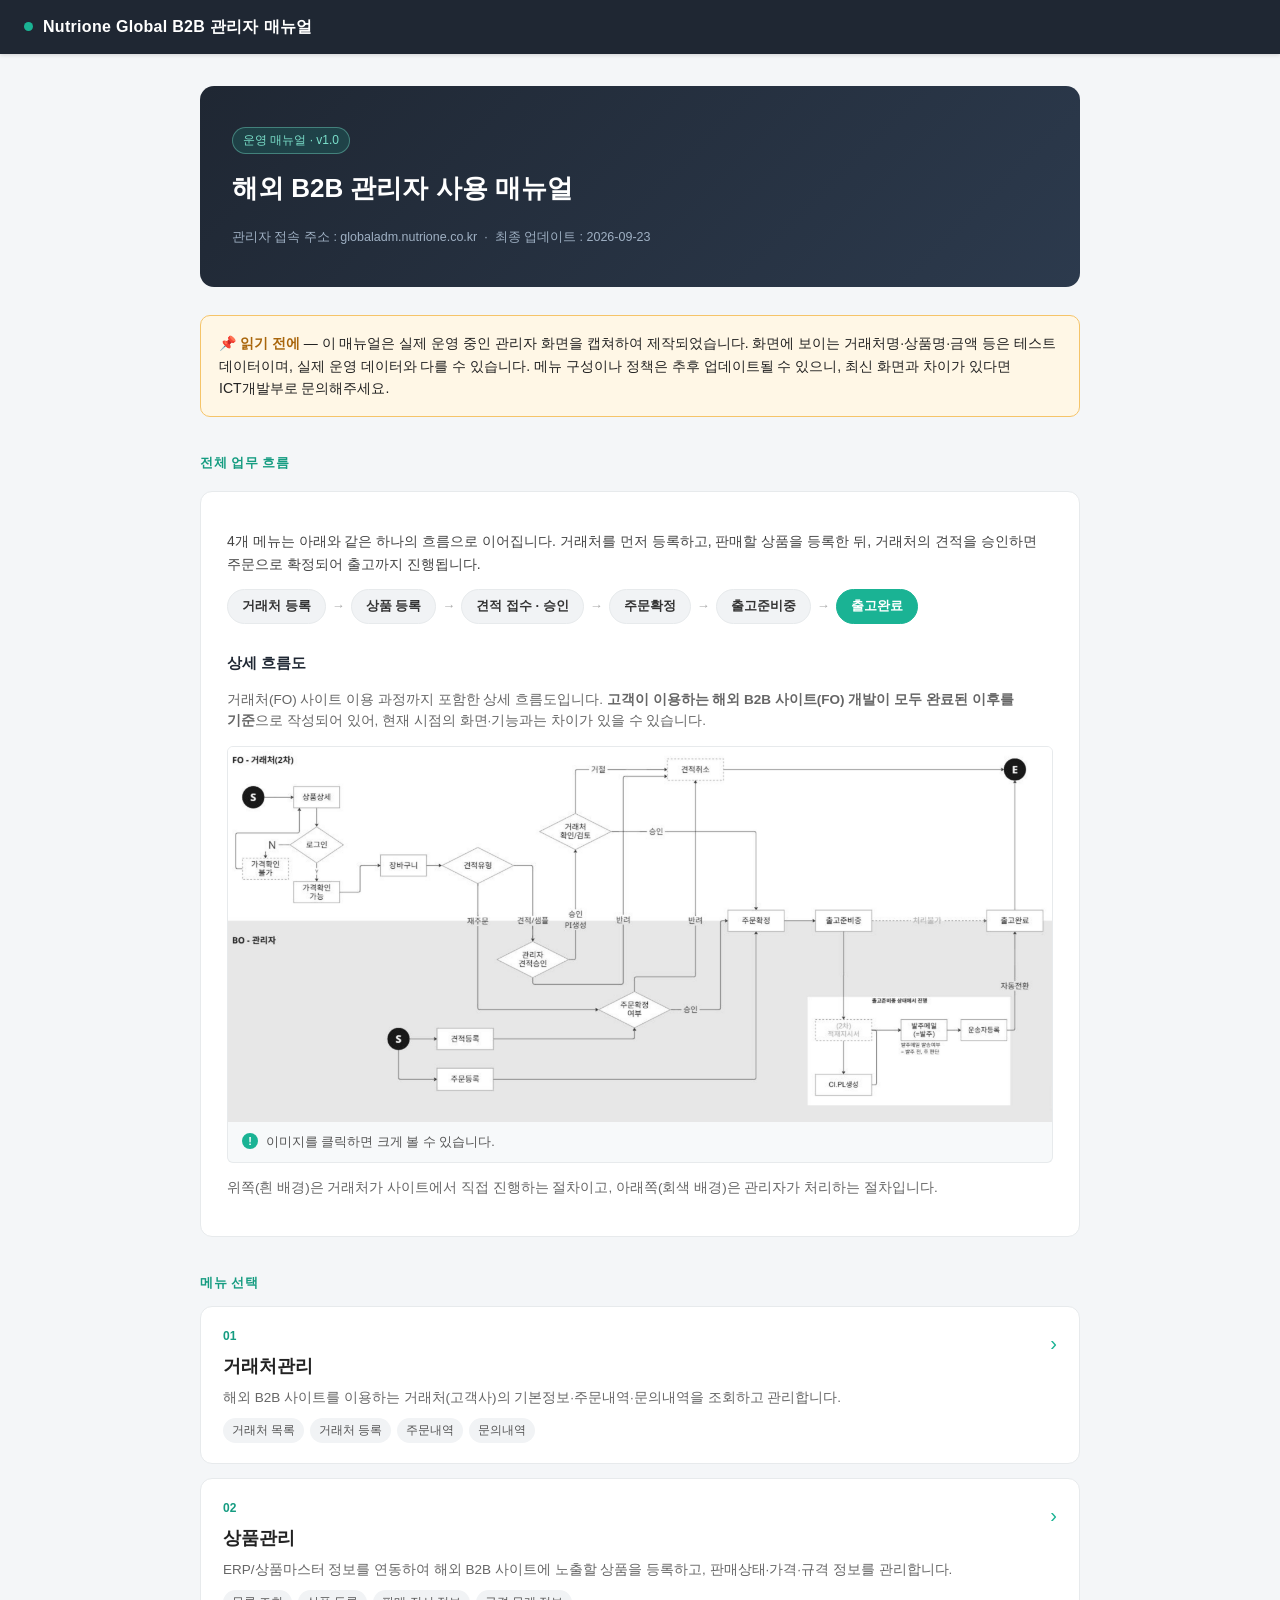
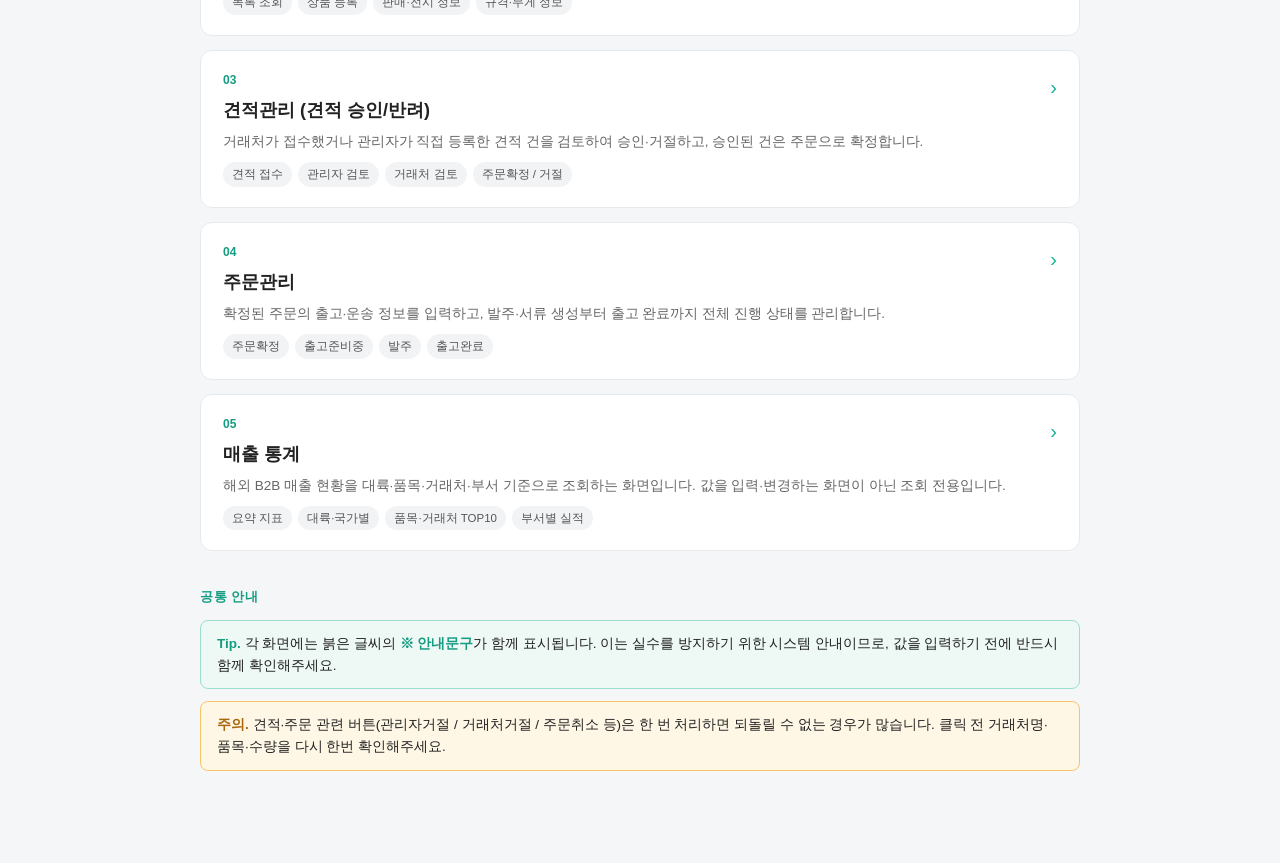
==== index.html @ 5c212bf9 "견적·주문 서류 안내 수정: 출고동봉서류 생성 시점, 저장 후 재생성·자동 초기화 기준, order_doc_generate 이미지 교체 Co-Authored-By: Claude O" ====
<!DOCTYPE html>
<html lang="ko">
<head>
<meta charset="UTF-8">
<meta name="viewport" content="width=device-width, initial-scale=1.0">
<title>해외 B2B 관리자 매뉴얼</title>
<link rel="stylesheet" href="assets/css/style.css">
</head>
<body>
  <div class="topbar">
    <div class="brand"><span class="dot"></span> Nutrione Global B2B 관리자 매뉴얼</div>
  </div>

  <div class="wrap">
    <div class="hero">
      <span class="tag">운영 매뉴얼 · v1.0</span>
      <h1>해외 B2B 관리자 사용 매뉴얼</h1>
      <div class="meta">
        <span class="reveal-after">관리자 접속 주소 : globaladm.nutrione.co.kr &nbsp;·&nbsp; </span>최종 업데이트 : 2026-09-23
      </div>
    </div>

    <div class="notice-box">
      <b>📌 읽기 전에</b> — 이 매뉴얼은 실제 운영 중인 관리자 화면을 캡쳐하여 제작되었습니다.
      화면에 보이는 거래처명·상품명·금액 등은 테스트 데이터이며, 실제 운영 데이터와 다를 수 있습니다.
      메뉴 구성이나 정책은 추후 업데이트될 수 있으니, 최신 화면과 차이가 있다면 ICT개발부로 문의해주세요.
    </div>

    <div class="section-title">전체 업무 흐름</div>
    <div class="step">
      <p>4개 메뉴는 아래와 같은 하나의 흐름으로 이어집니다. 거래처를 먼저 등록하고, 판매할 상품을 등록한 뒤, 거래처의 견적을 승인하면 주문으로 확정되어 출고까지 진행됩니다.</p>
      <div class="flow">
        <span class="node">거래처 등록</span><span class="arrow">→</span>
        <span class="node">상품 등록</span><span class="arrow">→</span>
        <span class="node">견적 접수 · 승인</span><span class="arrow">→</span>
        <span class="node">주문확정</span><span class="arrow">→</span>
        <span class="node">출고준비중</span><span class="arrow">→</span>
        <span class="node now">출고완료</span>
      </div>

      <h4 style="margin-top:28px;">상세 흐름도</h4>
      <p style="font-size:13.5px;color:#666;">거래처(FO) 사이트 이용 과정까지 포함한 상세 흐름도입니다.
        <b>고객이 이용하는 해외 B2B 사이트(FO) 개발이 모두 완료된 이후를 기준</b>으로 작성되어 있어,
        현재 시점의 화면·기능과는 차이가 있을 수 있습니다.</p>
      <div class="shot">
        <img class="zoomable has-cap" src="assets/img/flow_detail.png" alt="해외 B2B 견적/주문 상세 처리 흐름도 (FO 개발 완료 기준)" style="width:100%;height:auto;">
        <div class="cap">이미지를 클릭하면 크게 볼 수 있습니다.</div>
      </div>
      <p style="font-size:13.5px;color:#666;">위쪽(흰 배경)은 거래처가 사이트에서 직접 진행하는 절차이고, 아래쪽(회색 배경)은 관리자가 처리하는 절차입니다.</p>
    </div>

    <div class="section-title">메뉴 선택</div>
    <div class="card-grid">

      <a class="menu-card" href="pages/partner.html">
        <span class="arrow">›</span>
        <div class="idx">01</div>
        <h3>거래처관리</h3>
        <p>해외 B2B 사이트를 이용하는 거래처(고객사)의 기본정보·주문내역·문의내역을 조회하고 관리합니다.</p>
        <div class="steps"><span>거래처 목록</span><span>거래처 등록</span><span>주문내역</span><span>문의내역</span></div>
      </a>

      <a class="menu-card" href="pages/product.html">
        <span class="arrow">›</span>
        <div class="idx">02</div>
        <h3>상품관리</h3>
        <p>ERP/상품마스터 정보를 연동하여 해외 B2B 사이트에 노출할 상품을 등록하고, 판매상태·가격·규격 정보를 관리합니다.</p>
        <div class="steps"><span>목록 조회</span><span>상품 등록</span><span>판매·전시 정보</span><span>규격·무게 정보</span></div>
      </a>

      <a class="menu-card" href="pages/quote.html">
        <span class="arrow">›</span>
        <div class="idx">03</div>
        <h3>견적관리 (견적 승인/반려)</h3>
        <p>거래처가 접수했거나 관리자가 직접 등록한 견적 건을 검토하여 승인·거절하고, 승인된 건은 주문으로 확정합니다.</p>
        <div class="steps"><span>견적 접수</span><span>관리자 검토</span><span>거래처 검토</span><span>주문확정 / 거절</span></div>
      </a>

      <a class="menu-card" href="pages/order.html">
        <span class="arrow">›</span>
        <div class="idx">04</div>
        <h3>주문관리</h3>
        <p>확정된 주문의 출고·운송 정보를 입력하고, 발주·서류 생성부터 출고 완료까지 전체 진행 상태를 관리합니다.</p>
        <div class="steps"><span>주문확정</span><span>출고준비중</span><span>발주</span><span>출고완료</span></div>
      </a>

      <a class="menu-card" href="pages/stats.html">
        <span class="arrow">›</span>
        <div class="idx">05</div>
        <h3>매출 통계</h3>
        <p>해외 B2B 매출 현황을 대륙·품목·거래처·부서 기준으로 조회하는 화면입니다. 값을 입력·변경하는 화면이 아닌 조회 전용입니다.</p>
        <div class="steps"><span>요약 지표</span><span>대륙·국가별</span><span>품목·거래처 TOP10</span><span>부서별 실적</span></div>
      </a>

    </div>

    <div class="section-title">공통 안내</div>
    <div class="tip">
      <b>Tip.</b> 각 화면에는 붉은 글씨의 <b>※ 안내문구</b>가 함께 표시됩니다. 이는 실수를 방지하기 위한
      시스템 안내이므로, 값을 입력하기 전에 반드시 함께 확인해주세요.
    </div>
    <div class="warn">
      <b>주의.</b> 견적·주문 관련 버튼(관리자거절 / 거래처거절 / 주문취소 등)은 한 번 처리하면
      되돌릴 수 없는 경우가 많습니다. 클릭 전 거래처명·품목·수량을 다시 한번 확인해주세요.
    </div>

  </div>
  <script src="assets/js/reveal.js"></script>
  <script src="assets/js/lightbox.js"></script>
</body>
</html>
---- assets/css/style.css ----
:root {
  --brand: #1ab394;
  --brand-dark: #159c81;
  --navy: #1f2733;
  --navy-light: #2c3a4d;
  --ink: #222;
  --sub: #666;
  --line: #e7eaec;
  --bg: #f4f6f8;
  --card: #ffffff;
  --danger: #ed5565;
  --warn-bg: #fff7e6;
  --warn-line: #f5c469;
  --tip-bg: #eef8f5;
  --tip-line: #9cded0;
}

* { box-sizing: border-box; }

body {
  margin: 0;
  font-family: "Pretendard", "Apple SD Gothic Neo", "Malgun Gothic", "맑은 고딕", sans-serif;
  background: var(--bg);
  color: var(--ink);
  line-height: 1.6;
  word-break: keep-all;
}

a { color: var(--brand-dark); text-decoration: none; }
a:hover { text-decoration: underline; }

img { max-width: 100%; border: 1px solid var(--line); border-radius: 6px; display: block; }

.topbar {
  position: sticky; top: 0; z-index: 20;
  background: var(--navy);
  color: #fff;
  padding: 14px 24px;
  display: flex; align-items: center; justify-content: space-between;
  box-shadow: 0 1px 4px rgba(0,0,0,.15);
}
.topbar .brand { font-weight: 700; letter-spacing: .3px; display: flex; align-items: center; gap: 10px; }
.topbar .brand .dot { width: 9px; height: 9px; border-radius: 50%; background: var(--brand); }
.topbar a.home-link { color: #cfe9e2; font-size: 13px; }
.topbar a.home-link:hover { color: #fff; }

.wrap { max-width: 920px; margin: 0 auto; padding: 32px 20px 80px; }

.hero {
  background: linear-gradient(135deg, var(--navy) 0%, var(--navy-light) 100%);
  color: #fff;
  border-radius: 14px;
  padding: 40px 32px;
  margin-bottom: 28px;
}
.hero .tag {
  display: inline-block; background: rgba(26,179,148,.18); color: #7be0cb;
  border: 1px solid rgba(123,224,203,.4); font-size: 12px; padding: 3px 10px; border-radius: 20px; margin-bottom: 14px;
}
.hero h1 { font-size: 26px; margin: 0 0 10px; }
.hero p { color: #cfd6de; margin: 0; font-size: 14.5px; }
.hero .meta { margin-top: 18px; font-size: 12.5px; color: #9fb0c3; }
.hero .meta a { color: #7be0cb; text-decoration: underline; }
.hero .meta a:hover { color: #fff; }

.reveal-after { display: none; }

img.zoomable { cursor: zoom-in; }
.lightbox-overlay {
  position: fixed; inset: 0; background: rgba(0,0,0,.85);
  display: none; align-items: center; justify-content: center;
  z-index: 1000; padding: 24px; cursor: zoom-out;
}
.lightbox-overlay.active { display: flex; }
.lightbox-overlay img { max-width: 95vw; max-height: 95vh; border-radius: 6px; box-shadow: 0 10px 40px rgba(0,0,0,.5); }

.section-title {
  font-size: 13px; font-weight: 700; color: var(--brand-dark);
  text-transform: uppercase; letter-spacing: .5px; margin: 36px 0 12px;
}

.notice-box {
  background: var(--warn-bg); border: 1px solid var(--warn-line); border-radius: 10px;
  padding: 16px 18px; margin: 16px 0; font-size: 14px;
}
.notice-box b { color: #a9660c; }

.card-grid { display: grid; grid-template-columns: 1fr; gap: 14px; }

.menu-card {
  display: block;
  background: var(--card); border: 1px solid var(--line); border-radius: 12px;
  padding: 20px 22px; transition: box-shadow .15s, transform .15s, border-color .15s;
}
.menu-card:hover { box-shadow: 0 6px 18px rgba(0,0,0,.08); border-color: var(--brand); transform: translateY(-1px); text-decoration: none; }
.menu-card .idx { font-size: 12px; color: var(--brand-dark); font-weight: 700; margin-bottom: 6px; }
.menu-card h3 { margin: 0 0 6px; font-size: 18px; color: var(--ink); }
.menu-card p { margin: 0; font-size: 13.5px; color: var(--sub); }
.menu-card .steps { margin-top: 10px; display: flex; flex-wrap: wrap; gap: 6px; }
.menu-card .steps span { font-size: 11.5px; background: #f1f3f5; color: #555; padding: 3px 9px; border-radius: 20px; }
.menu-card .arrow { float: right; color: var(--brand); font-size: 20px; }

.toc {
  background: var(--card); border: 1px solid var(--line); border-radius: 10px; padding: 16px 20px; margin: 20px 0 32px;
  font-size: 13.5px;
}
.toc b { display: block; margin-bottom: 8px; font-size: 12px; color: var(--sub); text-transform: uppercase; letter-spacing: .5px; }
.toc ol { margin: 0; padding-left: 20px; }
.toc li { margin: 4px 0; }

.step {
  background: var(--card); border: 1px solid var(--line); border-radius: 12px;
  padding: 24px 26px; margin: 18px 0;
}
.step .step-no {
  display: inline-flex; align-items: center; justify-content: center;
  width: 26px; height: 26px; border-radius: 50%; background: var(--brand); color: #fff;
  font-size: 13px; font-weight: 700; margin-right: 8px;
}
.step h2 { font-size: 18px; margin: 0 0 14px; display: flex; align-items: center; }
.step h4 { font-size: 14.5px; margin: 22px 0 8px; color: var(--navy); }
.step p { font-size: 14px; color: #444; }
.step ul, .step table { font-size: 13.5px; }
.step table { width: 100%; border-collapse: collapse; margin: 10px 0 4px; }
.step table th, .step table td { border: 1px solid var(--line); padding: 7px 10px; text-align: left; vertical-align: top; }
.step table th { background: #f7f9fa; width: 26%; white-space: nowrap; }

.shot { margin: 14px 0; }
.shot img.has-cap { border-bottom-left-radius: 0; border-bottom-right-radius: 0; }
.cap {
  display: flex; align-items: flex-start; gap: 8px; text-align: left;
  font-size: 12.5px; color: #555;
  background: #f7f9fa; border: 1px solid var(--line); border-top: none;
  border-radius: 0 0 6px 6px; padding: 10px 14px; margin-top: -1px;
}
.cap::before {
  content: "!"; flex: 0 0 auto; width: 16px; height: 16px; margin-top: 1px;
  border-radius: 50%; background: var(--brand); color: #fff;
  font-size: 11px; font-weight: 700; line-height: 16px; text-align: center;
}

.tip, .warn, .caution {
  border-radius: 8px; padding: 12px 16px; margin: 12px 0; font-size: 13.5px;
}
.tip { background: var(--tip-bg); border: 1px solid var(--tip-line); }
.tip b { color: var(--brand-dark); }
.warn { background: var(--warn-bg); border: 1px solid var(--warn-line); }
.warn b { color: #a9660c; }
.caution { background: #fdeceb; border: 1px solid #f3b3b0; }
.caution b { color: #c0392b; }

.flow {
  display: flex; flex-wrap: wrap; align-items: center; gap: 6px; margin: 14px 0 20px; font-size: 13px;
}
.flow .node { background: #f1f3f5; border: 1px solid var(--line); border-radius: 20px; padding: 6px 14px; font-weight: 600; color: #333; }
.flow .node.now { background: var(--brand); border-color: var(--brand); color: #fff; }
.flow .node.stop { background: #fdeceb; border-color: #f3b3b0; color: #c0392b; }
.flow .arrow { color: #aaa; }

.btnlist { display: flex; flex-wrap: wrap; gap: 8px; margin: 10px 0; }
.btnlist span { font-size: 12.5px; border-radius: 6px; padding: 5px 12px; border: 1px solid var(--line); background: #fafbfc; font-weight: 600; }
.btnlist span.primary { background: var(--brand); border-color: var(--brand); color: #fff; }
.btnlist span.danger { background: #fdeceb; border-color: #f3b3b0; color: #c0392b; }

.footer-nav {
  display: flex; justify-content: space-between; align-items: center; margin-top: 40px;
  padding-top: 18px; border-top: 1px solid var(--line); font-size: 13.5px;
}

.faq-box { background: var(--card); border: 1px solid var(--line); border-radius: 10px; padding: 6px 20px; margin: 10px 0; }
.faq-box .q { font-weight: 700; padding: 12px 0 4px; font-size: 14px; }
.faq-box .a { color: #555; font-size: 13.5px; padding-bottom: 12px; border-bottom: 1px solid var(--line); }
.faq-box .a:last-child { border-bottom: none; }

.badge-team { display:inline-block; font-size: 11px; background:#eef2f6; color:#456; border-radius: 4px; padding: 1px 7px; margin-left:6px; }
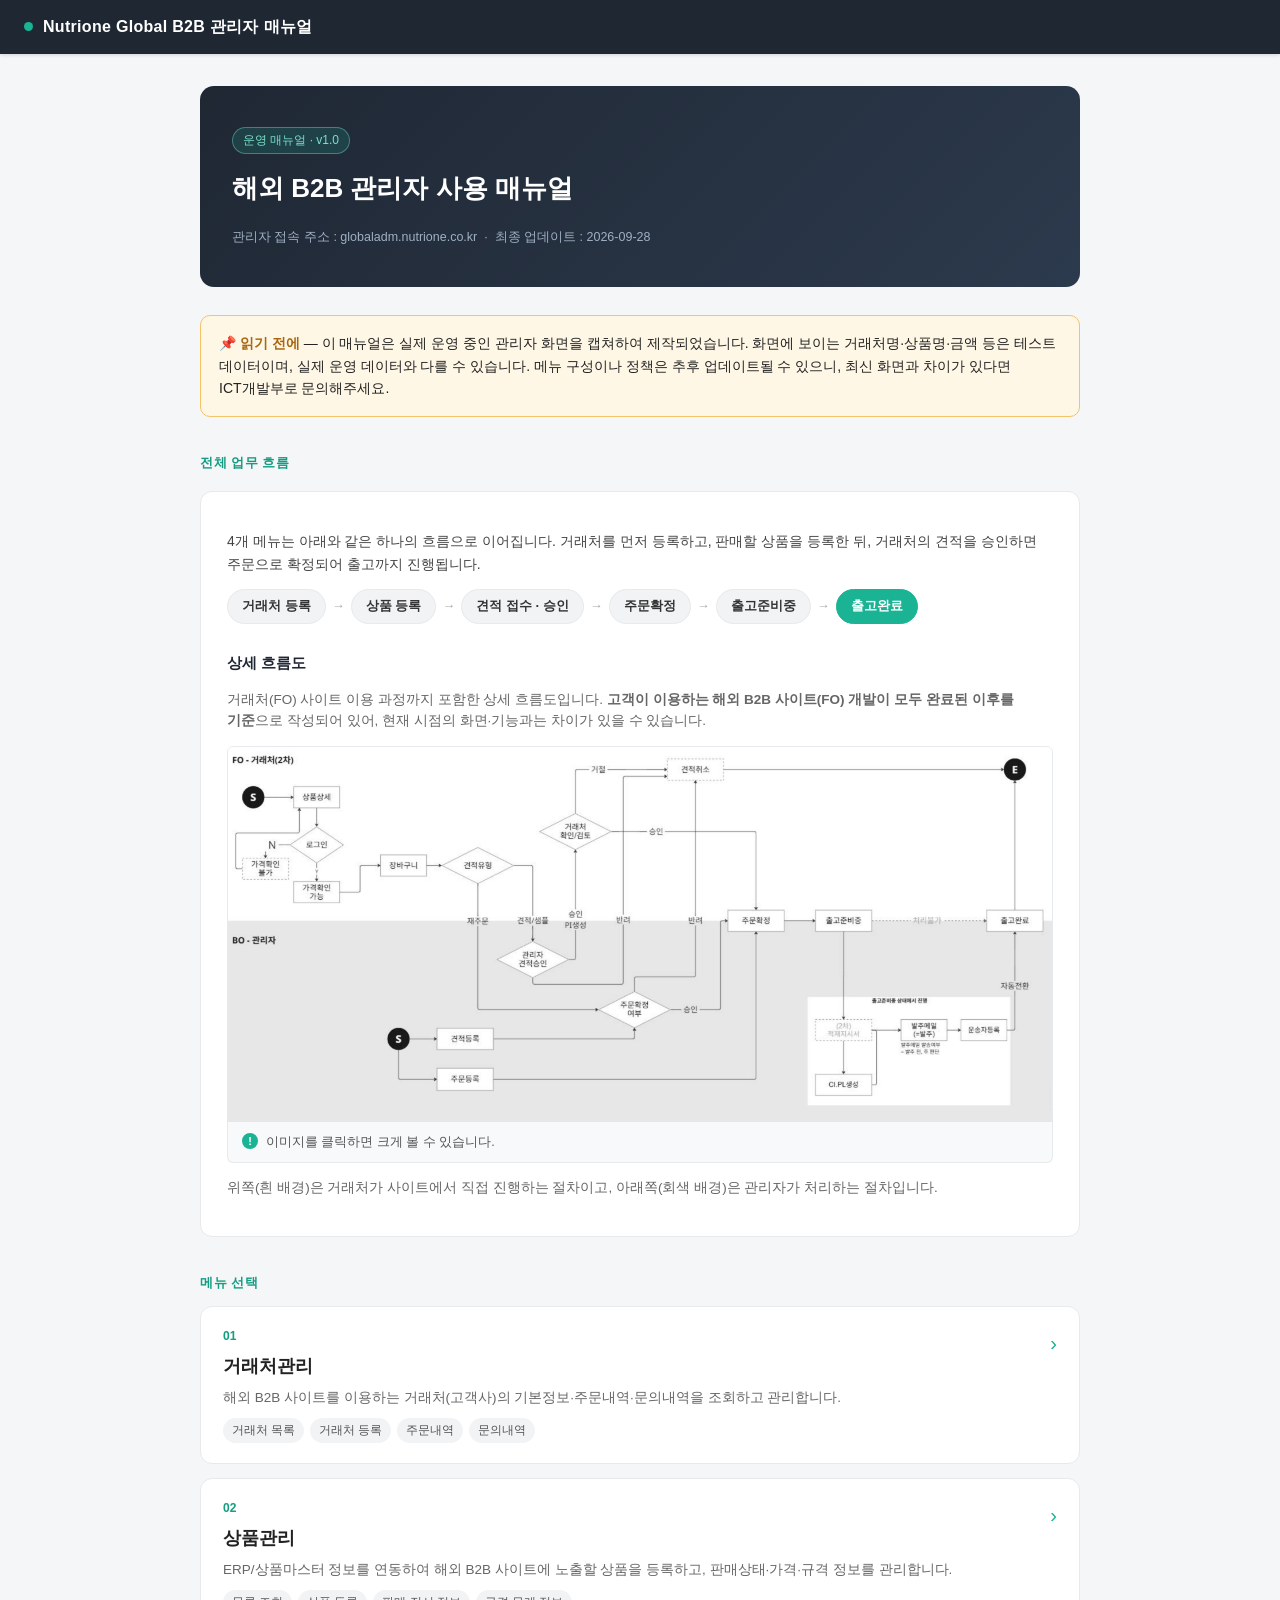
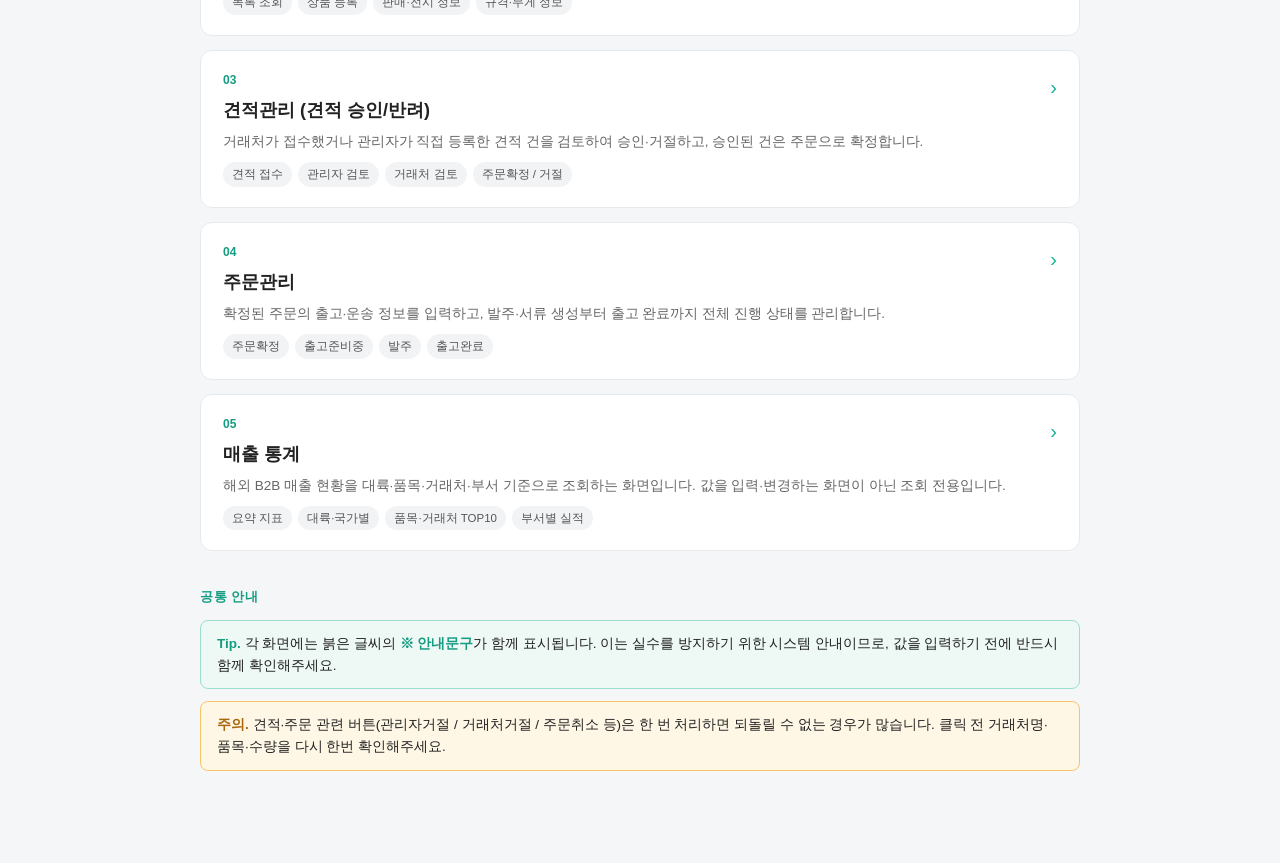
==== commit 73ff6f46: "order.html: 운송장 정보 메일발송 버튼을 출고완료 상태로 수정, 발주요청 메일발송 상태변경/서류조건 문구 정리" ====
--- a/index.html
+++ b/index.html
@@ -16,7 +16,7 @@
       <span class="tag">운영 매뉴얼 · v1.0</span>
       <h1>해외 B2B 관리자 사용 매뉴얼</h1>
       <div class="meta">
-        <span class="reveal-after">관리자 접속 주소 : globaladm.nutrione.co.kr &nbsp;·&nbsp; </span>최종 업데이트 : 2026-09-23
+        <span class="reveal-after">관리자 접속 주소 : globaladm.nutrione.co.kr &nbsp;·&nbsp; </span>최종 업데이트 : 2026-09-28
       </div>
     </div>
 
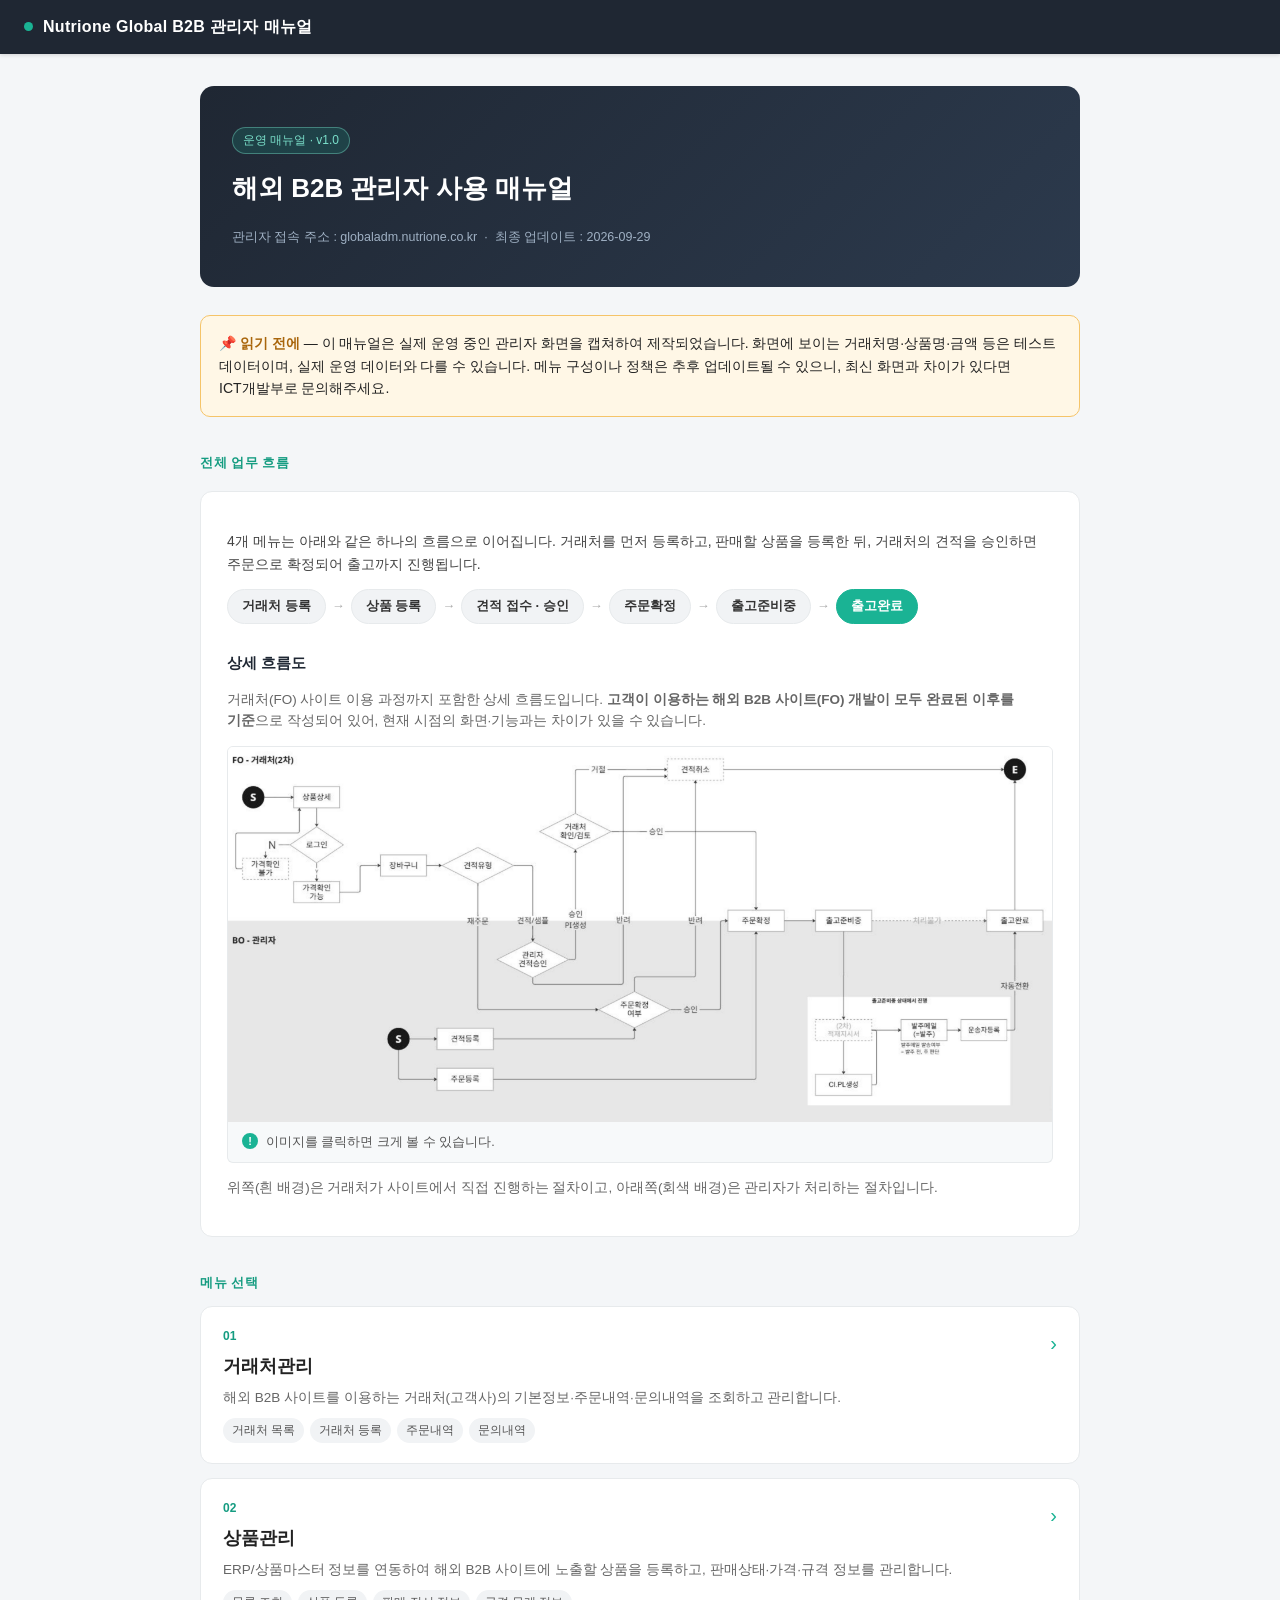
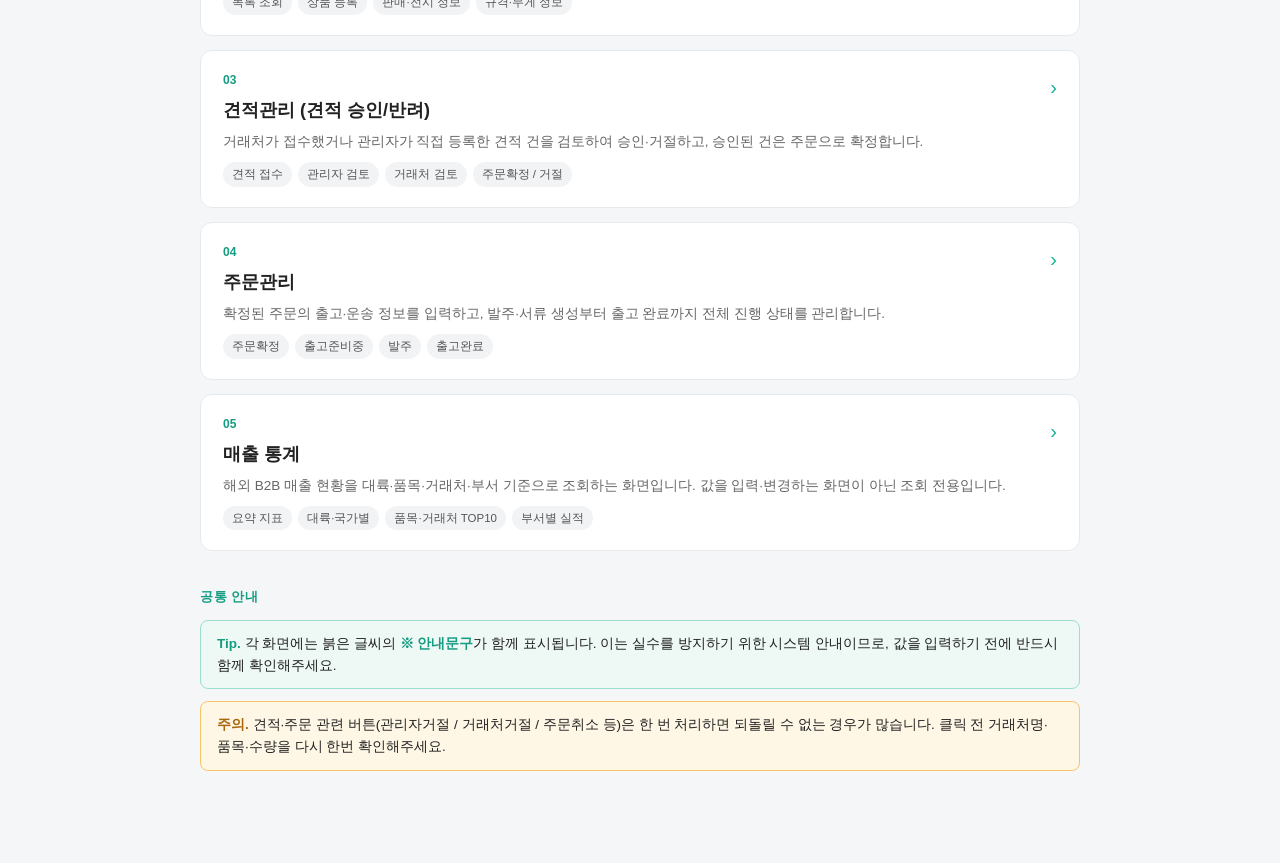
==== commit ea1df0fb: "관리자 경로(.reveal-after) 상시 노출로 전환 (10/1 대기 제거)" ====
--- a/index.html
+++ b/index.html
@@ -16,7 +16,7 @@
       <span class="tag">운영 매뉴얼 · v1.0</span>
       <h1>해외 B2B 관리자 사용 매뉴얼</h1>
       <div class="meta">
-        <span class="reveal-after">관리자 접속 주소 : globaladm.nutrione.co.kr &nbsp;·&nbsp; </span>최종 업데이트 : 2026-09-28
+        <span class="reveal-after">관리자 접속 주소 : globaladm.nutrione.co.kr &nbsp;·&nbsp; </span>최종 업데이트 : 2026-09-29
       </div>
     </div>
 
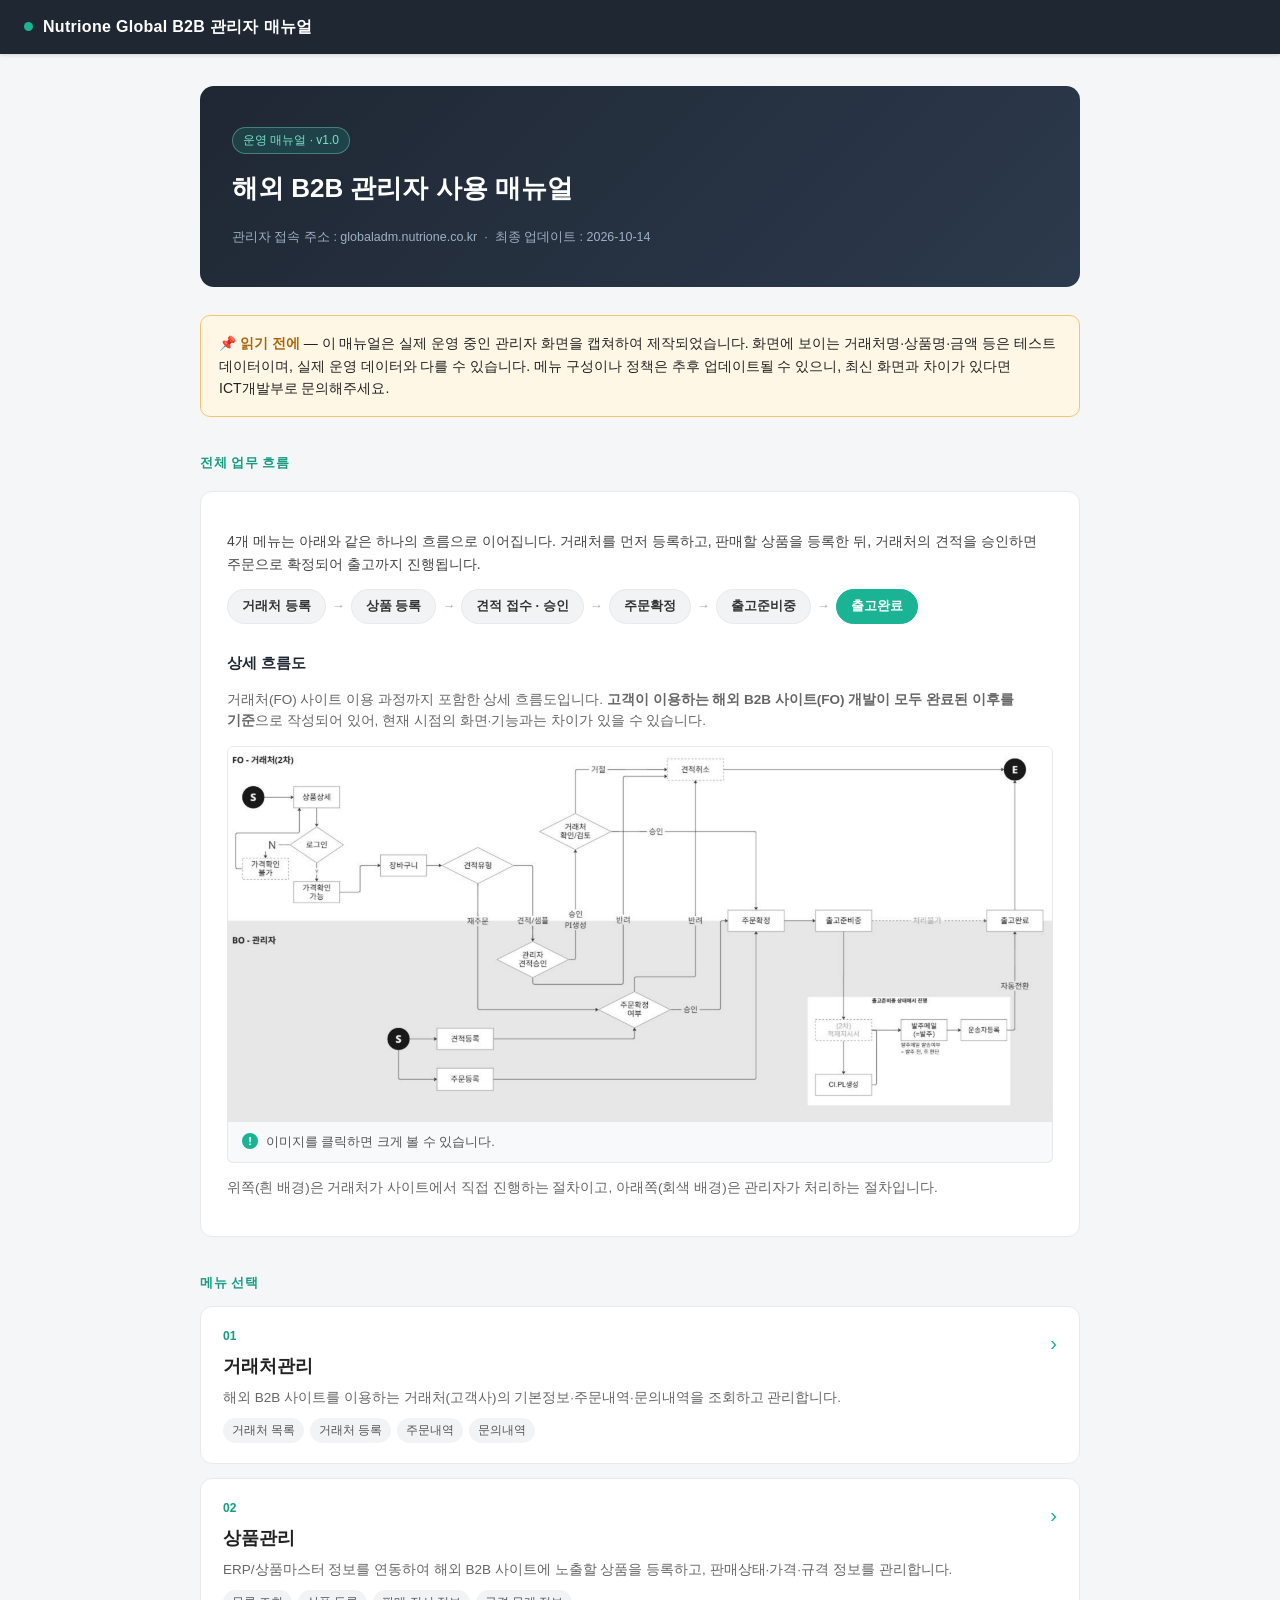
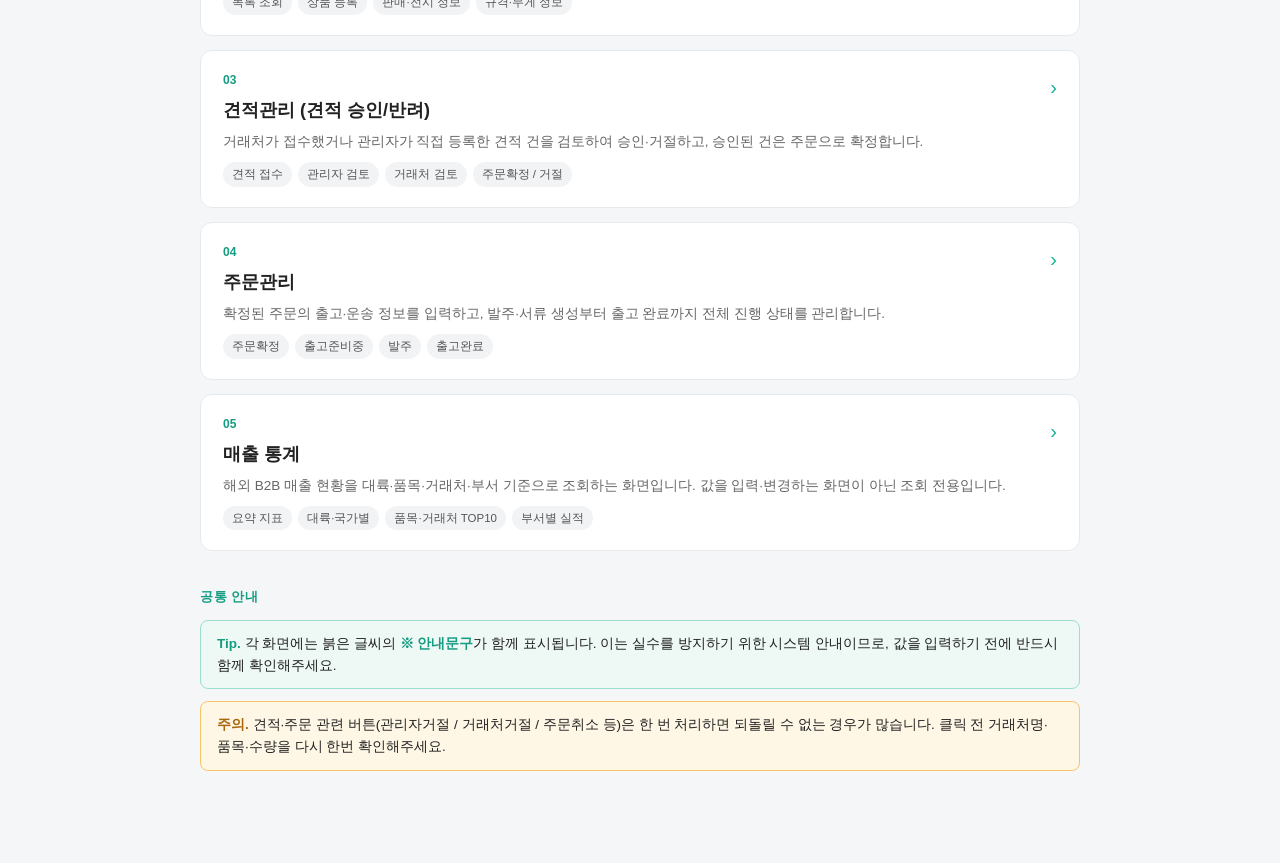
==== commit 07c097da: "견적/주문 품목 등록: 상품추가·상품 직접 입력 기능 안내 추가 Co-Authored-By: Claude Sonnet 5.5 <noreply@anthropic.com>" ====
--- a/index.html
+++ b/index.html
@@ -16,7 +16,7 @@
       <span class="tag">운영 매뉴얼 · v1.0</span>
       <h1>해외 B2B 관리자 사용 매뉴얼</h1>
       <div class="meta">
-        <span class="reveal-after">관리자 접속 주소 : globaladm.nutrione.co.kr &nbsp;·&nbsp; </span>최종 업데이트 : 2026-09-29
+        <span class="reveal-after">관리자 접속 주소 : globaladm.nutrione.co.kr &nbsp;·&nbsp; </span>최종 업데이트 : 2026-10-14
       </div>
     </div>
 
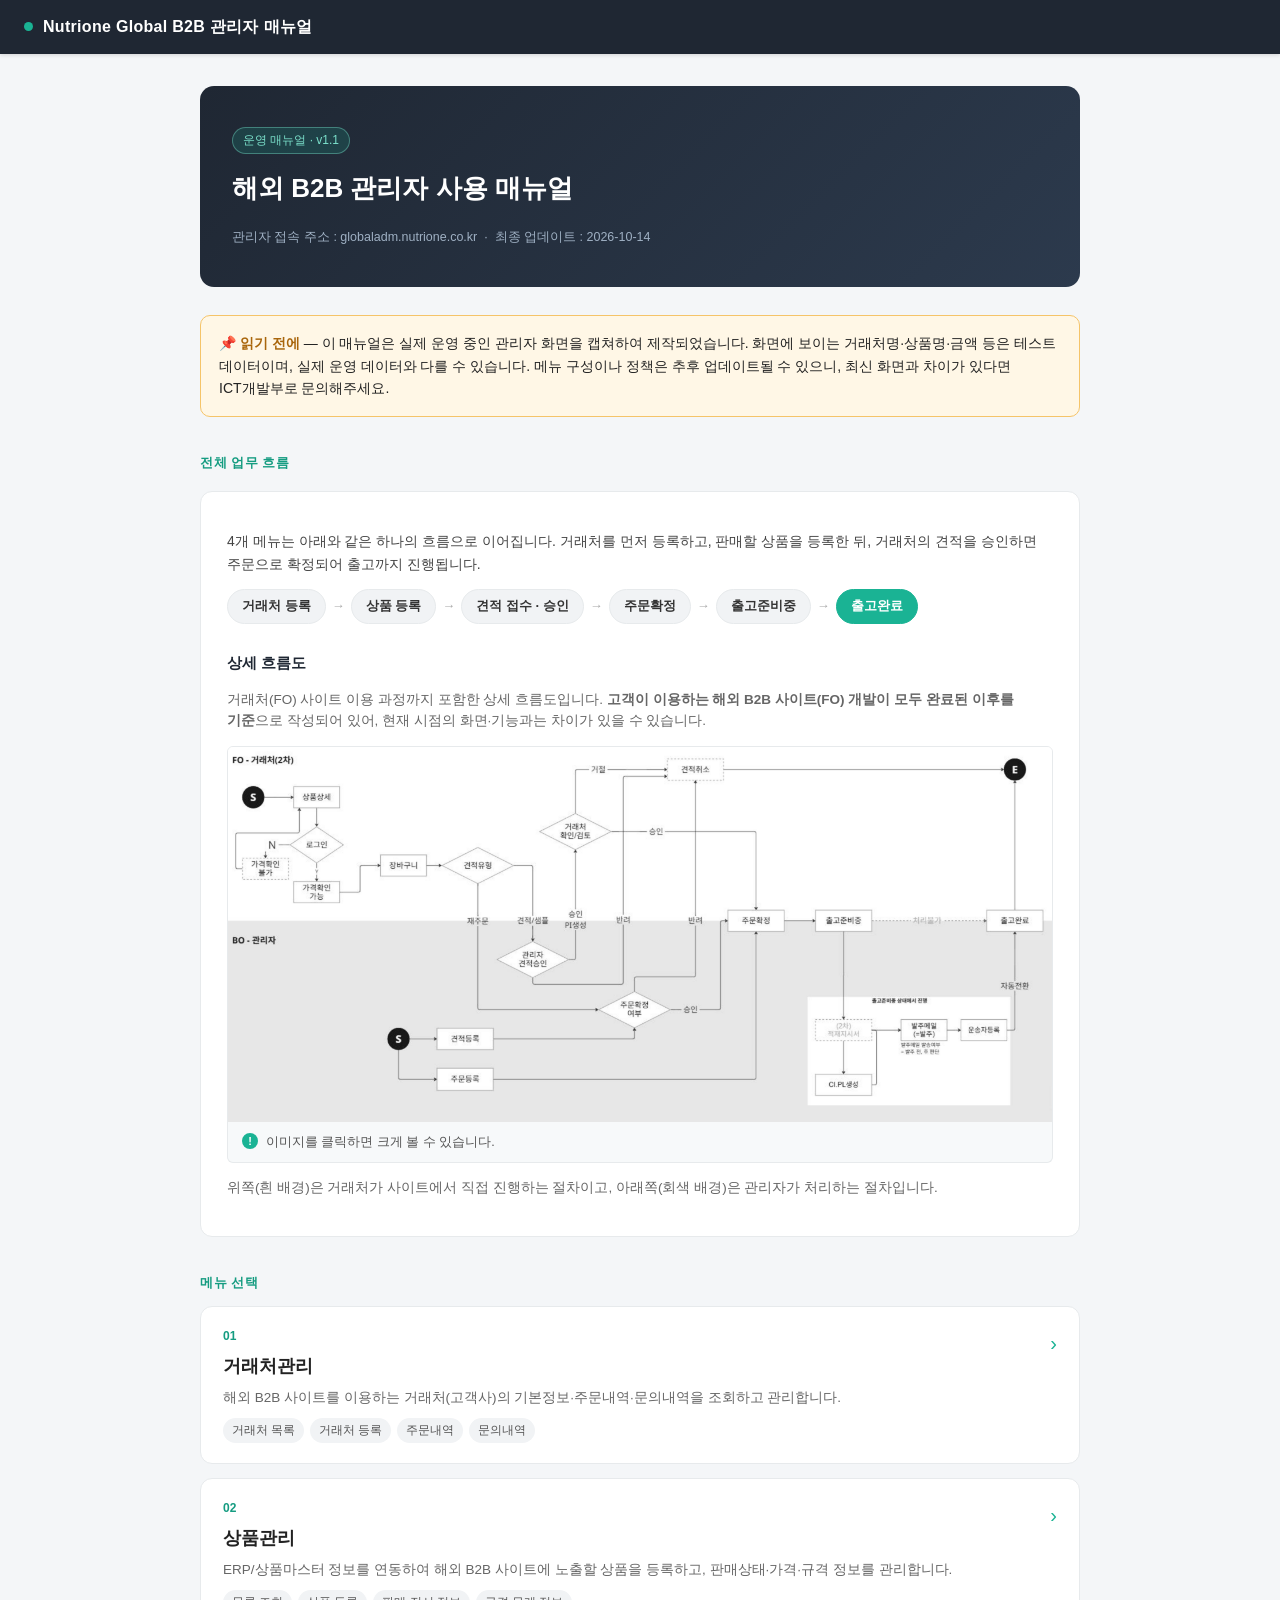
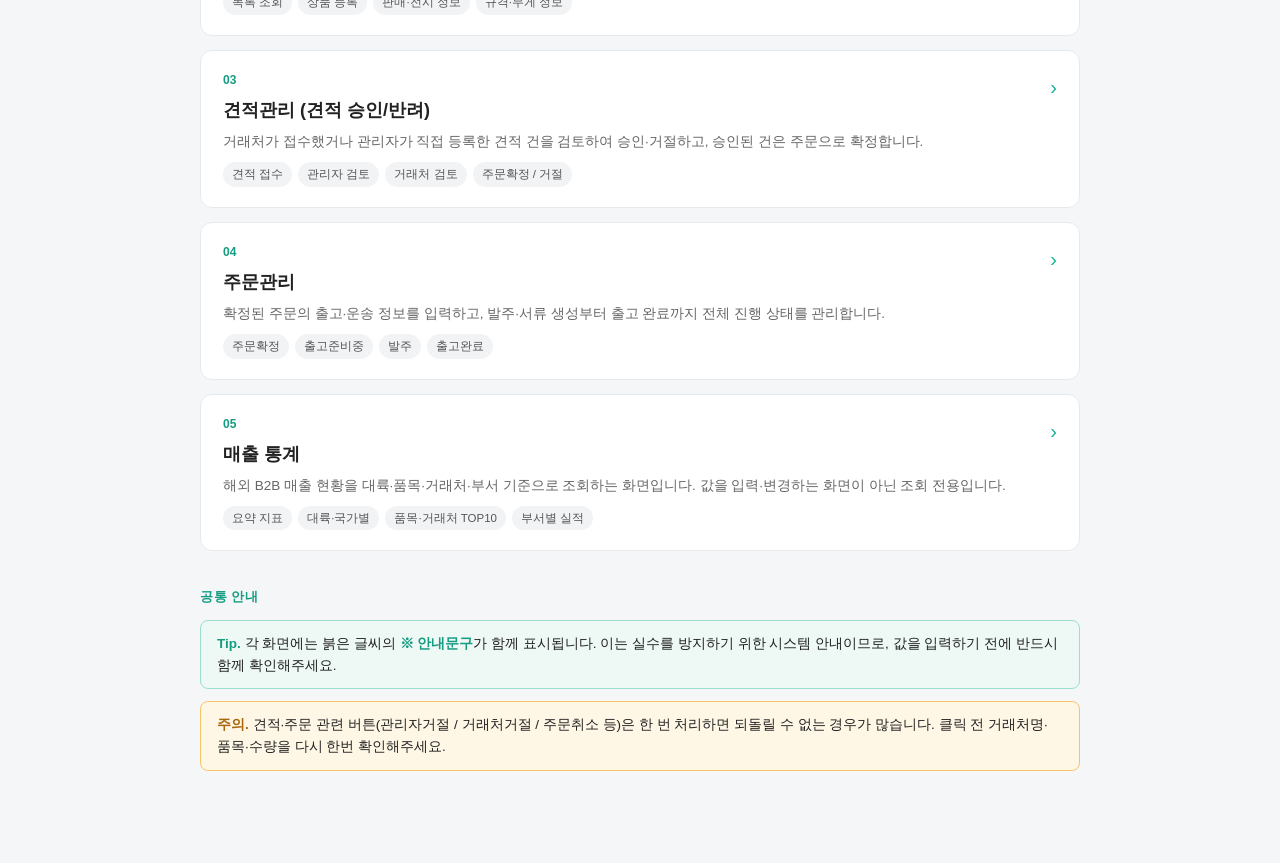
==== commit 19da7150: "매뉴얼 버전 표기 v1.1, 업데이트 스크립트에 기능 변경 시 버전업 선택 추가 Co-Authored-By: Claude Sonnet 5.5 <noreply@anthropic.co" ====
--- a/index.html
+++ b/index.html
@@ -13,7 +13,7 @@
 
   <div class="wrap">
     <div class="hero">
-      <span class="tag">운영 매뉴얼 · v1.0</span>
+      <span class="tag">운영 매뉴얼 · v1.1</span>
       <h1>해외 B2B 관리자 사용 매뉴얼</h1>
       <div class="meta">
         <span class="reveal-after">관리자 접속 주소 : globaladm.nutrione.co.kr &nbsp;·&nbsp; </span>최종 업데이트 : 2026-10-14
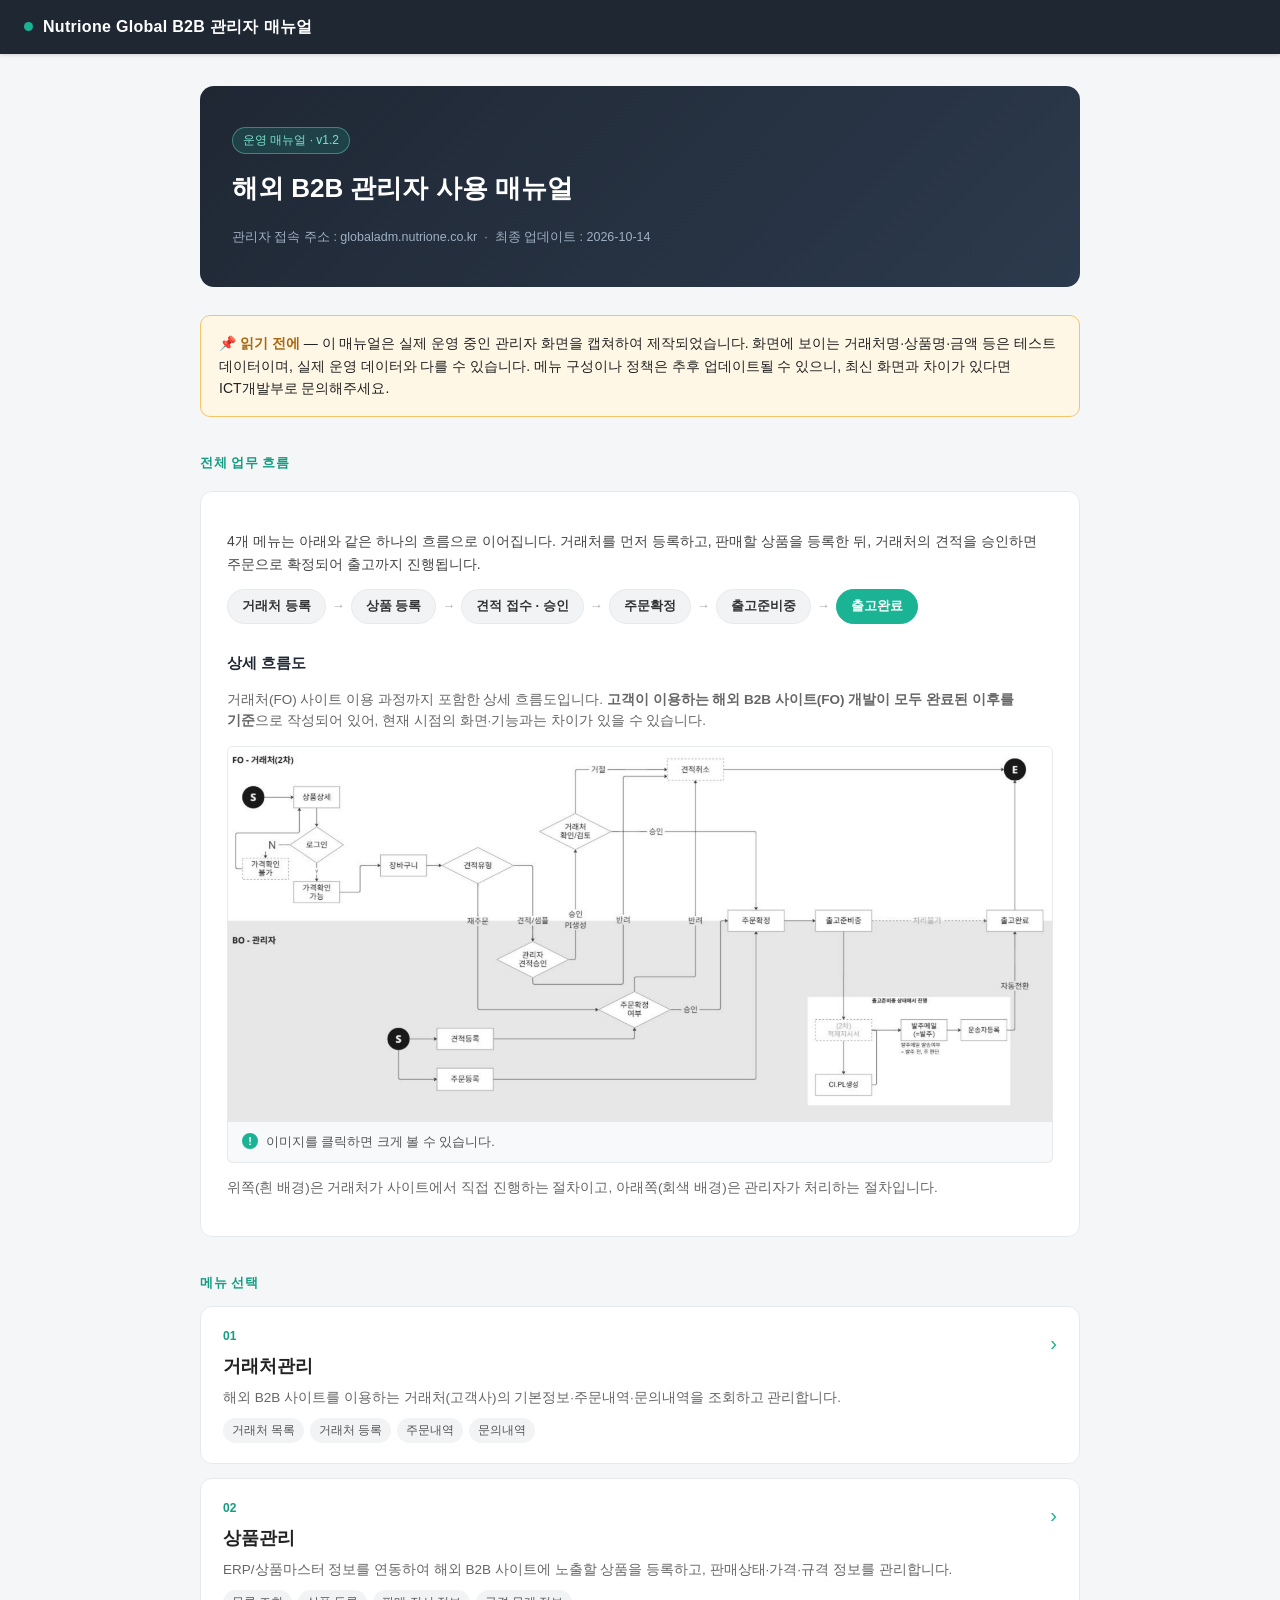
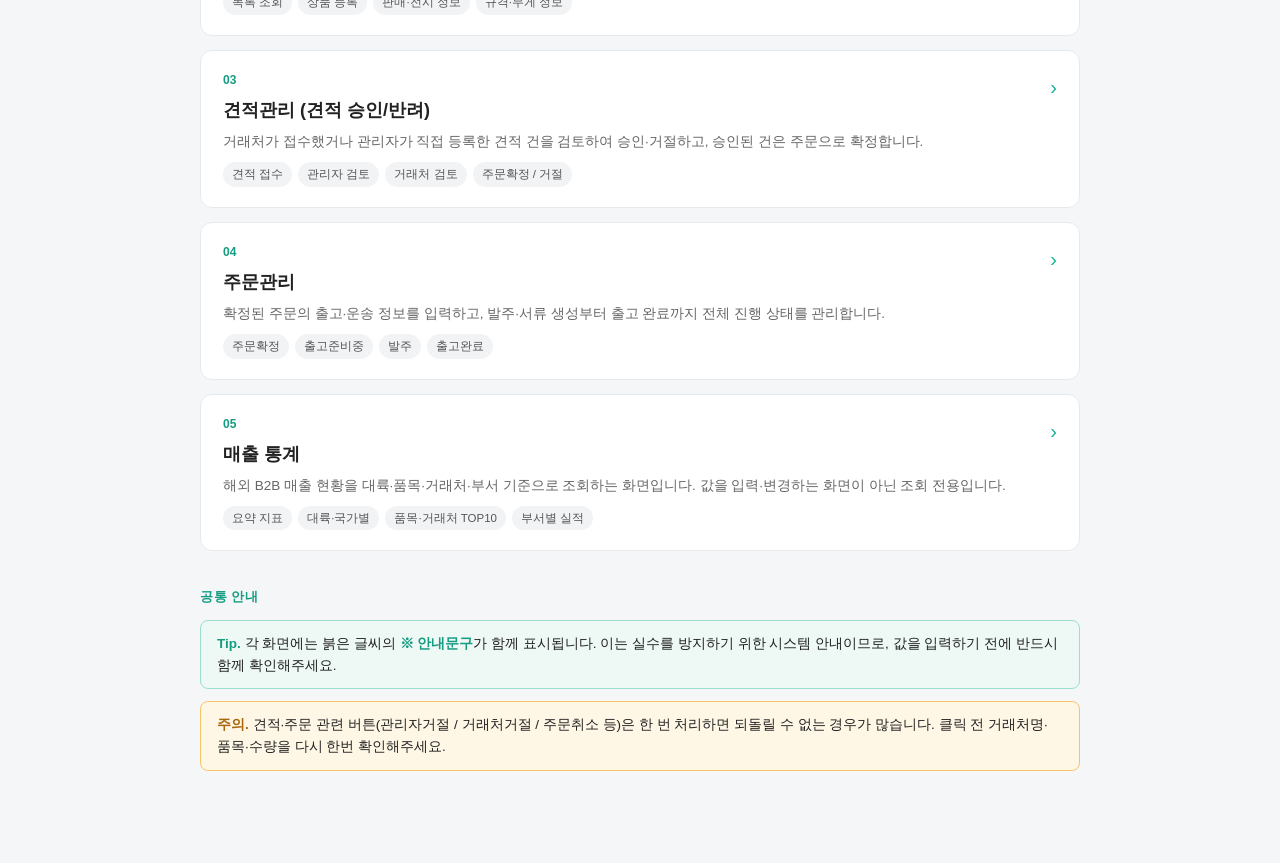
==== commit 7b46caed: "상품 직접 입력 안내 문구 보완(상품추가 우선 원칙), v1.2 Co-Authored-By: Claude Sonnet 5.5 <noreply@anthropic.com>" ====
--- a/index.html
+++ b/index.html
@@ -13,7 +13,7 @@
 
   <div class="wrap">
     <div class="hero">
-      <span class="tag">운영 매뉴얼 · v1.1</span>
+      <span class="tag">운영 매뉴얼 · v1.2</span>
       <h1>해외 B2B 관리자 사용 매뉴얼</h1>
       <div class="meta">
         <span class="reveal-after">관리자 접속 주소 : globaladm.nutrione.co.kr &nbsp;·&nbsp; </span>최종 업데이트 : 2026-10-14
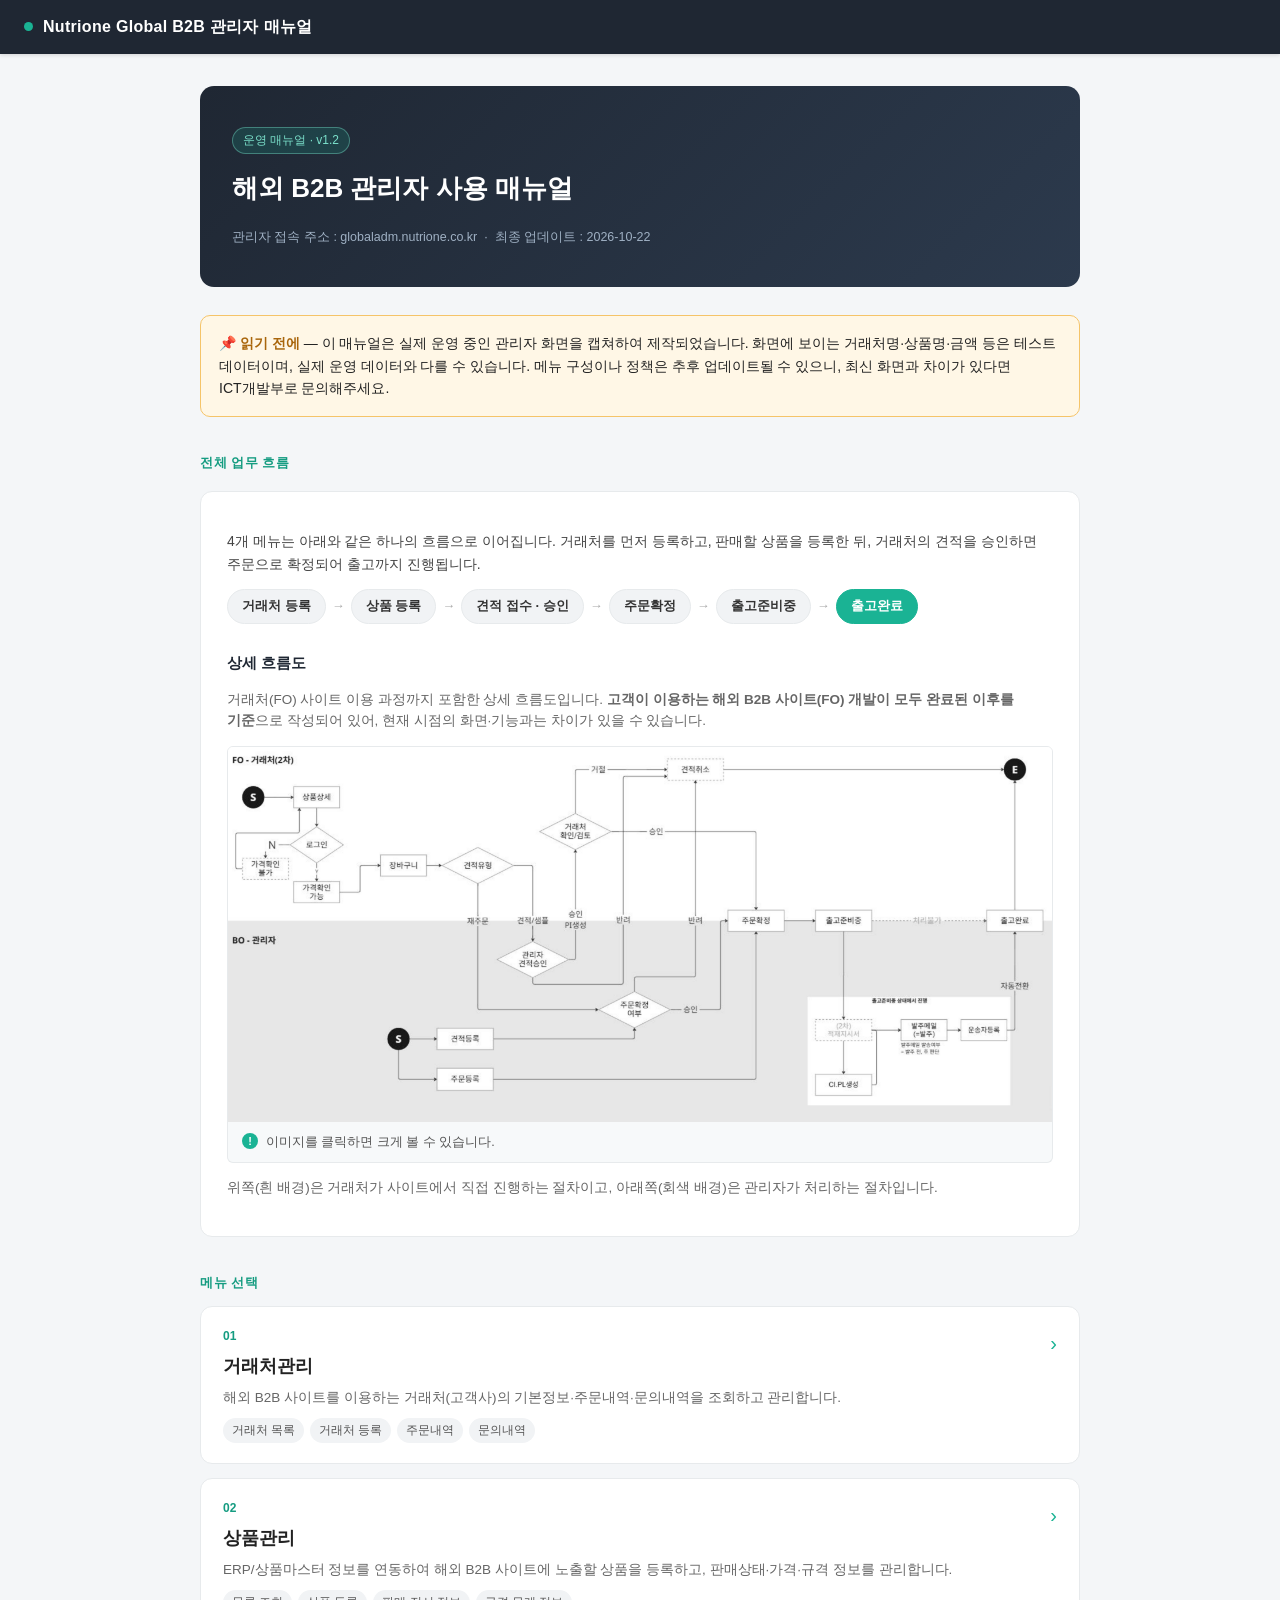
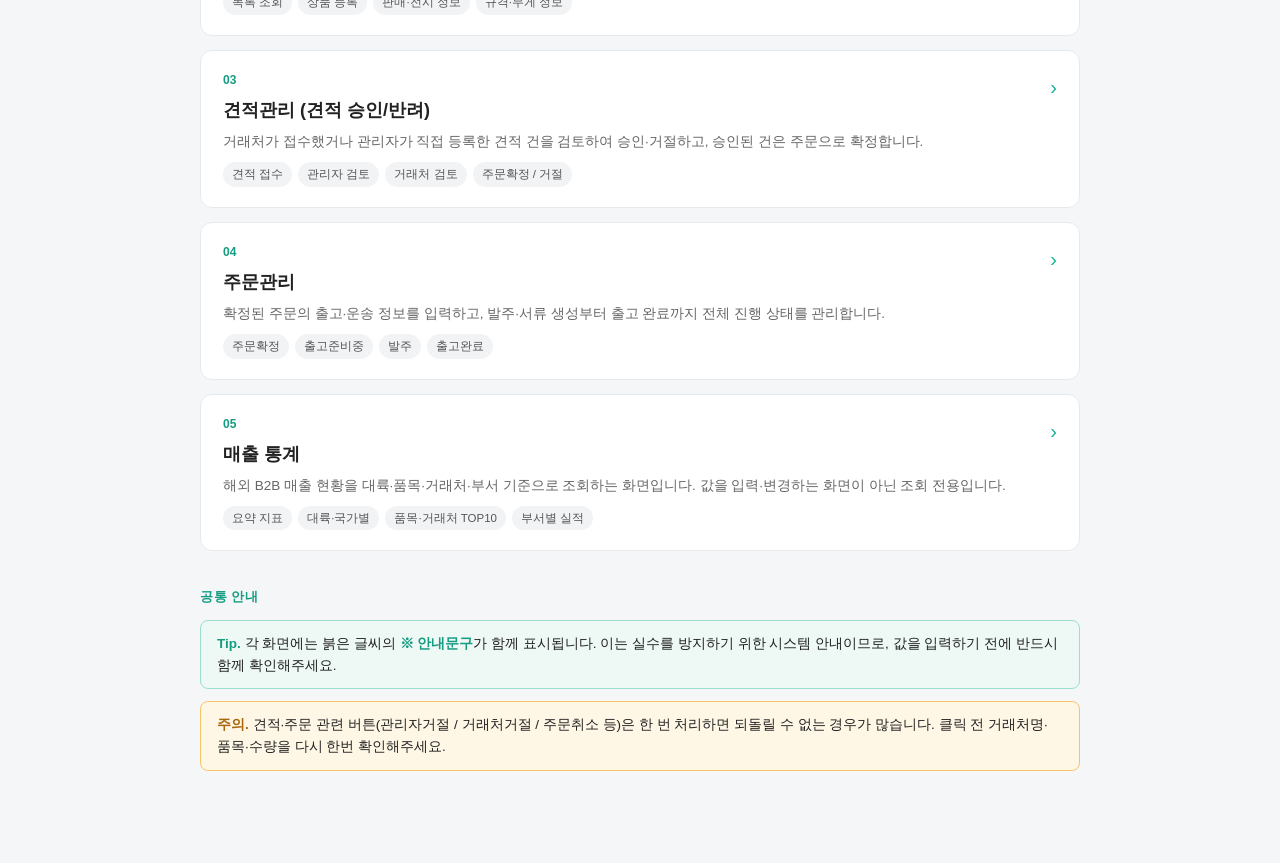
==== commit fe28bf3f: "Update manual 2026-10-22 11:51:29" ====
--- a/index.html
+++ b/index.html
@@ -16,7 +16,7 @@
       <span class="tag">운영 매뉴얼 · v1.2</span>
       <h1>해외 B2B 관리자 사용 매뉴얼</h1>
       <div class="meta">
-        <span class="reveal-after">관리자 접속 주소 : globaladm.nutrione.co.kr &nbsp;·&nbsp; </span>최종 업데이트 : 2026-10-14
+        <span class="reveal-after">관리자 접속 주소 : globaladm.nutrione.co.kr &nbsp;·&nbsp; </span>최종 업데이트 : 2026-10-22
       </div>
     </div>
 
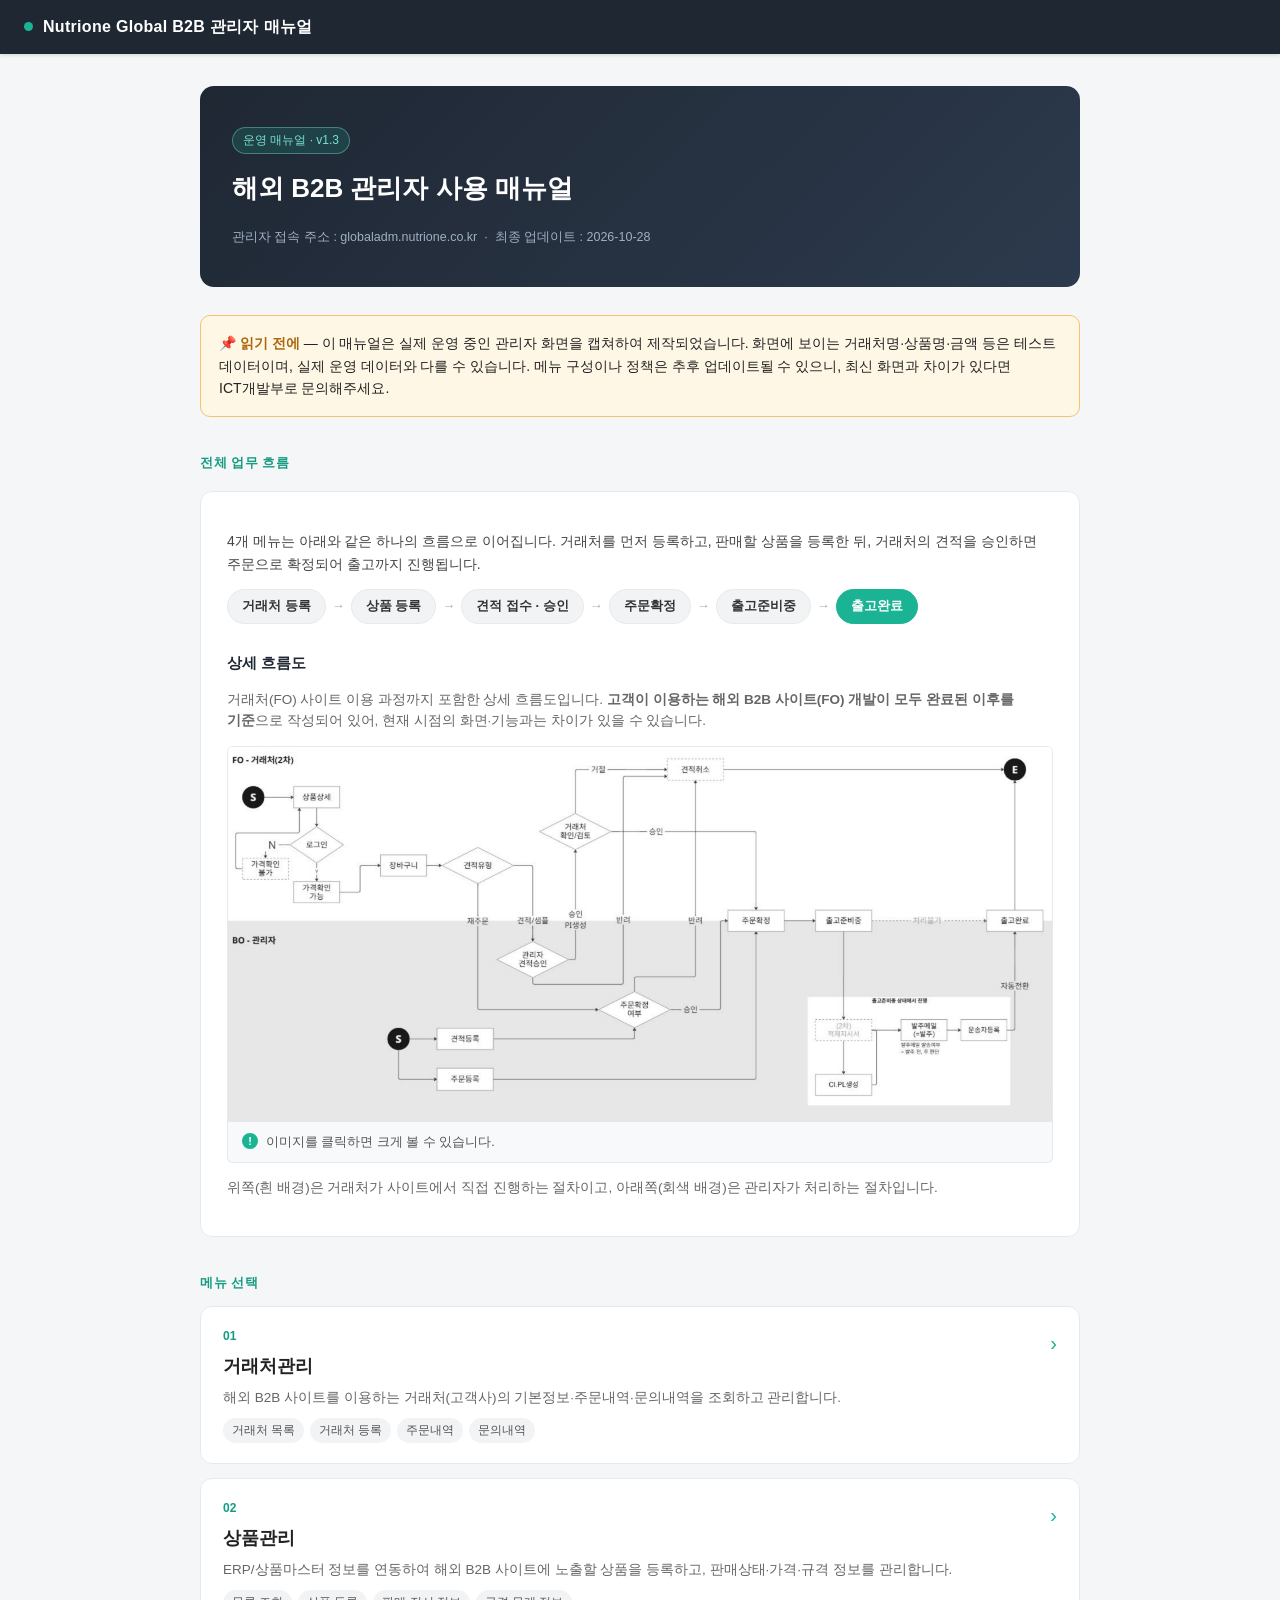
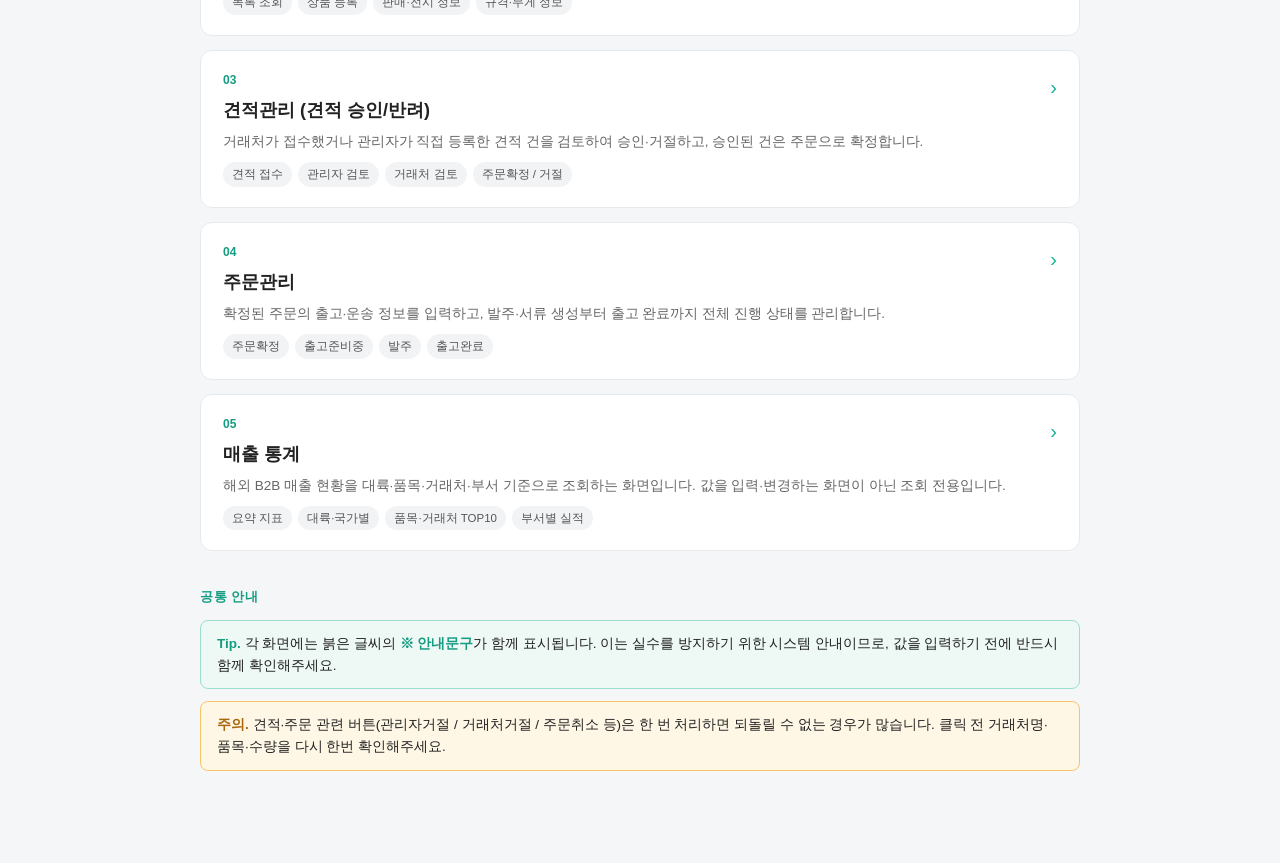
==== commit ced51f2f: "\" ====
--- a/index.html
+++ b/index.html
@@ -13,10 +13,10 @@
 
   <div class="wrap">
     <div class="hero">
-      <span class="tag">운영 매뉴얼 · v1.2</span>
+      <span class="tag">운영 매뉴얼 · v1.3</span>
       <h1>해외 B2B 관리자 사용 매뉴얼</h1>
       <div class="meta">
-        <span class="reveal-after">관리자 접속 주소 : globaladm.nutrione.co.kr &nbsp;·&nbsp; </span>최종 업데이트 : 2026-10-22
+        <span class="reveal-after">관리자 접속 주소 : globaladm.nutrione.co.kr &nbsp;·&nbsp; </span>최종 업데이트 : 2026-10-28
       </div>
     </div>
 
